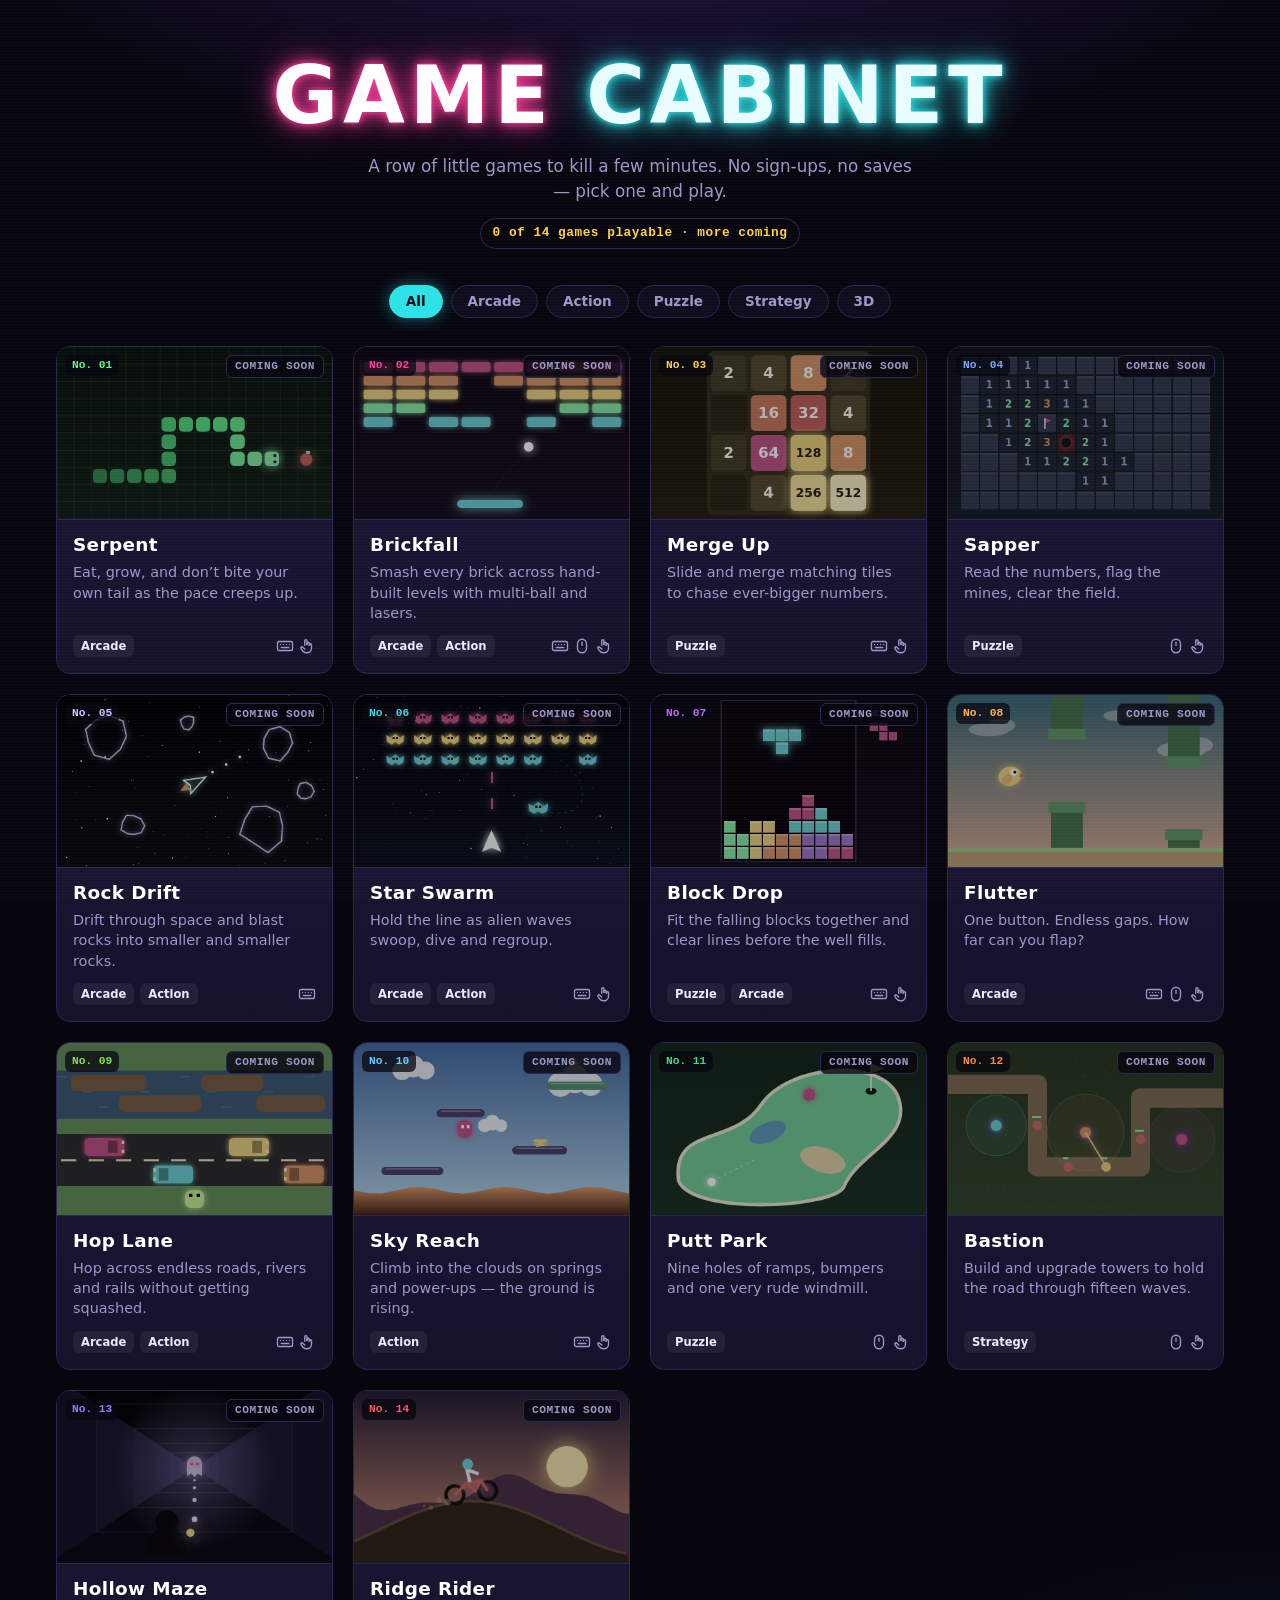
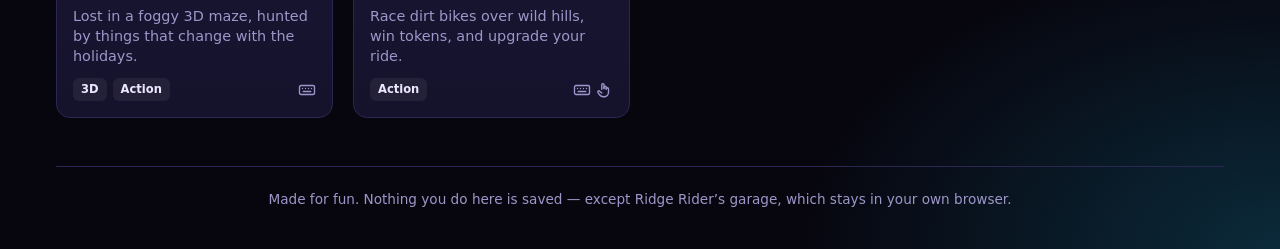
==== index.html @ c0204a3a "Inital add" ====
<!doctype html>
<html lang="en">
  <head>
    <meta charset="utf-8" />
    <meta name="viewport" content="width=device-width, initial-scale=1" />
    <meta name="description" content="A cabinet of small browser games. No sign-ups, no saves — just pick one and play." />
    <title>Game Cabinet</title>
    <link rel="icon" href="data:image/svg+xml,%3Csvg xmlns='http://www.w3.org/2000/svg' viewBox='0 0 32 32'%3E%3Crect x='6' y='2' width='20' height='28' rx='3' fill='%2315122c' stroke='%23ff3d9a' stroke-width='2'/%3E%3Crect x='10' y='6' width='12' height='9' rx='1' fill='%232de2e6'/%3E%3Ccircle cx='12' cy='21' r='2' fill='%23ffd23f'/%3E%3Ccircle cx='20' cy='21' r='2' fill='%23ff3d9a'/%3E%3C/svg%3E" />
    <link rel="stylesheet" href="shared/cabinet.css" />
  </head>
  <body class="cab">
    <div class="cab-wrap">
      <header class="cab-hero">
        <h1 class="cab-logo">Game <span>Cabinet</span></h1>
        <p class="cab-sub">A row of little games to kill a few minutes. No sign-ups, no saves — pick one and play.</p>
        <span class="cab-count" id="count"></span>
      </header>

      <nav class="cab-filters" id="filters" aria-label="Filter games by genre"></nav>

      <main class="cab-grid" id="grid" aria-label="Games"></main>

      <noscript><p class="cab-sub">The cabinet needs JavaScript turned on to run its games.</p></noscript>

      <footer class="cab-foot">
        Made for fun. Nothing you do here is saved — except Ridge Rider’s garage, which stays in your own browser.
      </footer>
    </div>
    <script type="module" src="shared/landing.js"></script>
  </body>
</html>
---- shared/cabinet.css ----
/* Game Cabinet — shared styles for the landing page and every game's shell. */

:root {
  color-scheme: dark;
  --bg: #07060f;
  --bg-2: #0e0c1d;
  --panel: #15122c;
  --panel-2: #1c1838;
  --line: #2b2652;
  --text: #ece9ff;
  --muted: #9d97c9;
  --pink: #ff3d9a;
  --cyan: #2de2e6;
  --yellow: #ffd23f;
  --green: #4dff88;
  --accent: var(--cyan);
  --radius: 14px;
  --font: system-ui, -apple-system, 'Segoe UI', Roboto, sans-serif;
  --font-display: 'Trebuchet MS', 'Segoe UI', system-ui, sans-serif;
  --mono: ui-monospace, 'Cascadia Mono', Consolas, monospace;
}

*,
*::before,
*::after {
  box-sizing: border-box;
}

html,
body {
  margin: 0;
}

body {
  background: var(--bg);
  color: var(--text);
  font: 16px/1.5 var(--font);
  -webkit-font-smoothing: antialiased;
}

a {
  color: inherit;
}

:focus-visible {
  outline: 2px solid var(--accent);
  outline-offset: 3px;
}

[hidden] {
  display: none !important;
}

/* ============================== Landing page ============================== */

.cab {
  min-height: 100vh;
  background:
    radial-gradient(1200px 600px at 50% -10%, #2a1650 0%, transparent 60%),
    radial-gradient(800px 500px at 100% 100%, #0b2a3a 0%, transparent 60%),
    var(--bg);
}

/* Faint CRT scanlines over the whole page. */
.cab::after {
  content: '';
  position: fixed;
  inset: 0;
  pointer-events: none;
  background: repeating-linear-gradient(to bottom, rgba(255, 255, 255, 0.025) 0 1px, transparent 1px 3px);
  z-index: 10;
}

.cab-wrap {
  max-width: 1200px;
  margin: 0 auto;
  padding: 0 16px;
}

.cab-hero {
  text-align: center;
  padding: 56px 0 28px;
}

.cab-logo {
  margin: 0;
  font: 900 clamp(2.4rem, 8vw, 5rem) / 1 var(--font-display);
  letter-spacing: 0.06em;
  text-transform: uppercase;
  color: #fff;
  text-shadow:
    0 0 6px var(--pink),
    0 0 18px var(--pink),
    0 0 42px rgba(255, 61, 154, 0.6);
  animation: flicker 6s infinite;
}

.cab-logo span {
  color: #e9fdff;
  text-shadow:
    0 0 6px var(--cyan),
    0 0 18px var(--cyan),
    0 0 42px rgba(45, 226, 230, 0.6);
}

@keyframes flicker {
  0%, 92%, 100% { opacity: 1; }
  93% { opacity: 0.7; }
  94% { opacity: 1; }
  96% { opacity: 0.82; }
}

.cab-sub {
  margin: 18px auto 0;
  max-width: 560px;
  color: var(--muted);
  font-size: 1.05rem;
}

.cab-count {
  display: inline-block;
  margin-top: 14px;
  padding: 4px 12px;
  border: 1px solid var(--line);
  border-radius: 999px;
  color: var(--yellow);
  font: 600 0.8rem/1.6 var(--mono);
  letter-spacing: 0.04em;
}

.cab-filters {
  display: flex;
  flex-wrap: wrap;
  justify-content: center;
  gap: 8px;
  padding: 8px 0 28px;
}

.chip {
  appearance: none;
  border: 1px solid var(--line);
  background: var(--bg-2);
  color: var(--muted);
  font: 600 0.85rem/1 var(--font);
  padding: 9px 16px;
  border-radius: 999px;
  cursor: pointer;
  transition: color 0.15s, border-color 0.15s, background 0.15s;
}

.chip:hover {
  color: var(--text);
  border-color: #4a4386;
}

.chip[aria-pressed='true'] {
  color: #0b0a16;
  background: var(--cyan);
  border-color: var(--cyan);
  box-shadow: 0 0 16px rgba(45, 226, 230, 0.45);
}

.cab-grid {
  display: grid;
  grid-template-columns: repeat(auto-fill, minmax(250px, 1fr));
  gap: 20px;
  padding-bottom: 48px;
}

.card {
  --card-accent: var(--cyan);
  position: relative;
  display: flex;
  flex-direction: column;
  text-decoration: none;
  background: linear-gradient(180deg, var(--panel-2), var(--panel));
  border: 1px solid var(--line);
  border-radius: var(--radius);
  overflow: hidden;
  transition: transform 0.18s ease, border-color 0.18s, box-shadow 0.18s;
}

a.card:hover,
a.card:focus-visible {
  transform: translateY(-4px);
  border-color: var(--card-accent);
  box-shadow:
    0 0 0 1px var(--card-accent),
    0 10px 30px -8px var(--card-accent);
}

.card-thumb {
  position: relative;
  aspect-ratio: 16 / 10;
  background: #000;
  border-bottom: 1px solid var(--line);
}

.card-thumb canvas {
  display: block;
  width: 100%;
  height: 100%;
}

.card-no {
  position: absolute;
  top: 8px;
  left: 8px;
  padding: 2px 7px;
  border-radius: 6px;
  background: rgba(7, 6, 15, 0.75);
  color: var(--card-accent);
  font: 700 0.7rem/1.5 var(--mono);
}

.card-badge {
  position: absolute;
  top: 8px;
  right: 8px;
  padding: 2px 8px;
  border-radius: 6px;
  font: 700 0.7rem/1.5 var(--mono);
  letter-spacing: 0.05em;
  text-transform: uppercase;
}

.card-badge.is-soon {
  background: rgba(7, 6, 15, 0.8);
  color: var(--muted);
  border: 1px solid var(--line);
}

.card-badge.is-live {
  background: var(--green);
  color: #06140c;
}

.card.is-soon .card-thumb canvas {
  filter: saturate(0.55) brightness(0.7);
}

.card-body {
  display: flex;
  flex-direction: column;
  gap: 6px;
  padding: 14px 16px 16px;
  flex: 1;
}

.card-title {
  margin: 0;
  font: 800 1.15rem/1.2 var(--font-display);
  letter-spacing: 0.02em;
  color: #fff;
}

.card-hook {
  margin: 0;
  color: var(--muted);
  font-size: 0.9rem;
  line-height: 1.4;
  flex: 1;
}

.card-meta {
  display: flex;
  flex-wrap: wrap;
  align-items: center;
  gap: 6px;
  margin-top: 6px;
}

.tag {
  padding: 2px 8px;
  border-radius: 6px;
  background: rgba(255, 255, 255, 0.06);
  color: var(--text);
  font: 600 0.72rem/1.6 var(--font);
}

.ctrls {
  margin-left: auto;
  display: flex;
  gap: 4px;
  color: var(--muted);
}

.ctrls svg {
  display: block;
}

.cab-foot {
  border-top: 1px solid var(--line);
  padding: 22px 0 40px;
  text-align: center;
  color: var(--muted);
  font-size: 0.85rem;
}

/* ============================== Game shell ============================== */

.gc-body {
  overflow: hidden;
  background: radial-gradient(900px 500px at 50% 0%, #1a1238 0%, transparent 70%), var(--bg);
}

.gc-app {
  display: flex;
  flex-direction: column;
  height: 100vh;
  height: 100dvh;
  background: inherit;
}

.gc-bar {
  display: flex;
  align-items: center;
  gap: 14px;
  min-height: 54px;
  padding: 6px 12px;
  background: rgba(14, 12, 29, 0.92);
  border-bottom: 1px solid var(--line);
}

.gc-back {
  display: inline-flex;
  align-items: center;
  gap: 4px;
  padding: 6px 10px 6px 6px;
  border-radius: 8px;
  color: var(--muted);
  text-decoration: none;
  font-weight: 600;
  font-size: 0.9rem;
}

.gc-back:hover {
  color: var(--text);
  background: rgba(255, 255, 255, 0.06);
}

.gc-title {
  margin: 0;
  font: 800 1.1rem/1 var(--font-display);
  letter-spacing: 0.04em;
  color: var(--accent);
  text-shadow: 0 0 12px color-mix(in srgb, var(--accent) 50%, transparent);
  white-space: nowrap;
}

.gc-score,
.gc-stat {
  display: flex;
  flex-direction: column;
  align-items: flex-start;
  line-height: 1.1;
}

.gc-score {
  margin-left: auto;
}

.gc-score span,
.gc-stat span {
  font-size: 0.65rem;
  text-transform: uppercase;
  letter-spacing: 0.08em;
  color: var(--muted);
}

.gc-score b,
.gc-stat b {
  font: 700 1.05rem/1.2 var(--mono);
  color: #fff;
  font-variant-numeric: tabular-nums;
}

.gc-stats {
  display: flex;
  gap: 14px;
}

.gc-tools {
  display: flex;
  gap: 2px;
}

.gc-icon-btn {
  display: grid;
  place-items: center;
  width: 38px;
  height: 38px;
  border: 0;
  border-radius: 8px;
  background: transparent;
  color: var(--muted);
  cursor: pointer;
}

.gc-icon-btn:hover:not(:disabled) {
  color: var(--text);
  background: rgba(255, 255, 255, 0.07);
}

.gc-icon-btn:disabled {
  opacity: 0.35;
  cursor: default;
}

.gc-stage {
  position: relative;
  flex: 1;
  min-height: 0;
  display: grid;
  place-items: center;
  padding: 12px;
}

.gc-frame {
  position: relative;
  border-radius: 6px;
  overflow: hidden;
  box-shadow:
    0 0 0 1px var(--line),
    0 0 40px -10px color-mix(in srgb, var(--accent) 45%, transparent);
  background: #000;
}

.gc-canvas {
  display: block;
  width: 100%;
  height: 100%;
}

.gc-overlay {
  position: absolute;
  inset: 0;
  display: grid;
  place-items: center;
  padding: 16px;
  background: rgba(5, 4, 12, 0.62);
  backdrop-filter: blur(3px);
  overflow: auto;
}

.gc-panel {
  width: min(420px, 100%);
  padding: 26px 24px 20px;
  border: 1px solid var(--line);
  border-radius: var(--radius);
  background: rgba(21, 18, 44, 0.95);
  text-align: center;
  box-shadow: 0 20px 60px -20px #000;
}

.gc-panel-title {
  margin: 0 0 6px;
  font: 900 clamp(1.5rem, 5vw, 2.2rem) / 1.1 var(--font-display);
  letter-spacing: 0.04em;
  text-transform: uppercase;
  color: var(--accent);
  text-shadow: 0 0 16px color-mix(in srgb, var(--accent) 55%, transparent);
}

.gc-panel-title.is-win {
  color: var(--yellow);
}

.gc-tagline {
  margin: 0 0 14px;
  color: var(--muted);
}

.gc-controls {
  display: grid;
  grid-template-columns: auto auto;
  gap: 6px 14px;
  align-items: center;
  width: fit-content;
  margin: 14px auto 6px;
  text-align: left;
  font-size: 0.9rem;
}

.gc-row {
  display: contents;
}

.gc-row kbd {
  justify-self: start;
  padding: 2px 8px;
  border: 1px solid #3d3672;
  border-bottom-width: 2px;
  border-radius: 6px;
  background: var(--bg-2);
  font: 600 0.78rem/1.6 var(--mono);
  color: var(--text);
}

.gc-results {
  display: flex;
  justify-content: center;
  gap: 28px;
  margin: 10px 0 4px;
}

.gc-results div {
  display: flex;
  flex-direction: column;
}

.gc-results span {
  font-size: 0.7rem;
  text-transform: uppercase;
  letter-spacing: 0.08em;
  color: var(--muted);
}

.gc-results b {
  font: 800 1.6rem/1.2 var(--mono);
}

.gc-actions {
  display: flex;
  flex-wrap: wrap;
  justify-content: center;
  gap: 10px;
  margin-top: 18px;
}

.gc-btn {
  appearance: none;
  display: inline-block;
  padding: 10px 20px;
  border: 1px solid var(--line);
  border-radius: 10px;
  background: var(--bg-2);
  color: var(--text);
  font: 700 0.95rem/1 var(--font);
  text-decoration: none;
  cursor: pointer;
}

.gc-btn:hover {
  border-color: #4a4386;
}

.gc-btn-primary {
  background: var(--accent);
  border-color: var(--accent);
  color: #08070f;
  box-shadow: 0 0 18px color-mix(in srgb, var(--accent) 50%, transparent);
}

.gc-btn-primary:hover {
  filter: brightness(1.1);
  border-color: var(--accent);
}

.gc-hint {
  margin: 12px 0 0;
  font-size: 0.78rem;
  color: var(--muted);
}

@media (max-width: 640px) {
  .gc-back span,
  .gc-title {
    display: none;
  }
  .gc-bar {
    gap: 10px;
  }
  .gc-stage {
    padding: 6px;
  }
  .gc-icon-btn {
    width: 34px;
  }
}

@media (prefers-reduced-motion: reduce) {
  .cab-logo {
    animation: none;
  }
  .card,
  .chip {
    transition: none;
  }
  a.card:hover,
  a.card:focus-visible {
    transform: none;
  }
}
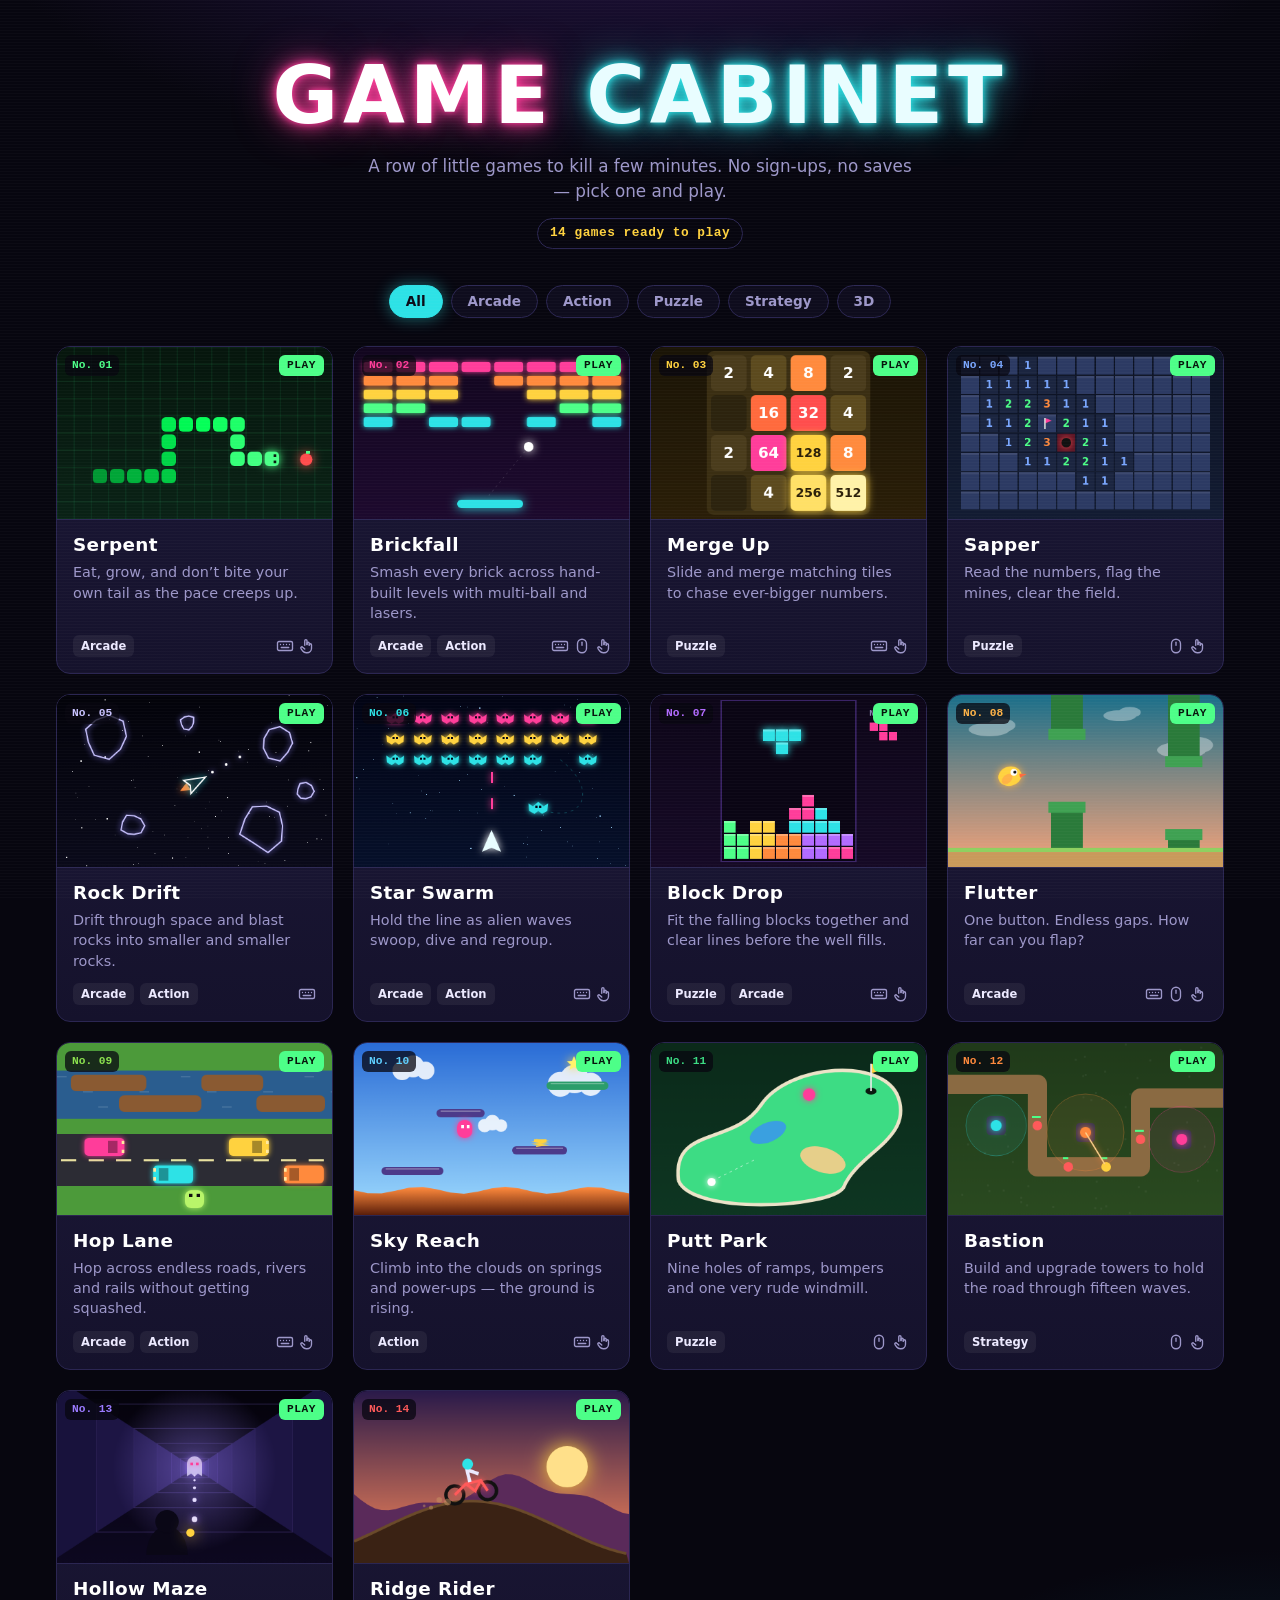
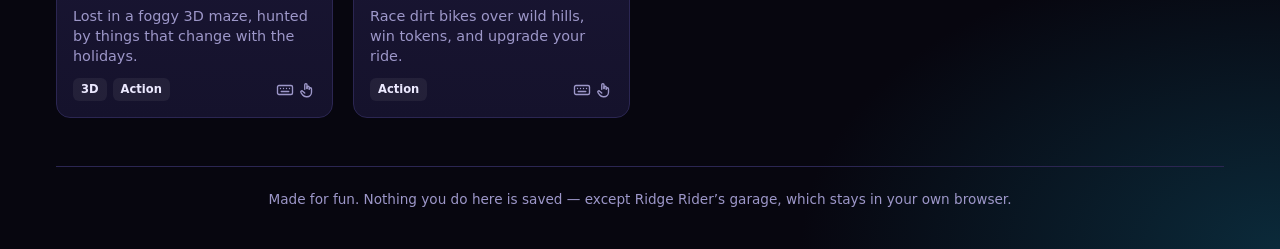
==== commit 383d65dd: "Fixed CORS issue" ====
--- a/index.html
+++ b/index.html
@@ -26,6 +26,7 @@
         Made for fun. Nothing you do here is saved — except Ridge Rider’s garage, which stays in your own browser.
       </footer>
     </div>
+    <script src="shared/file-notice.js"></script>
     <script type="module" src="shared/landing.js"></script>
   </body>
 </html>
--- a/shared/cabinet.css
+++ b/shared/cabinet.css
@@ -497,6 +497,54 @@
   color: var(--text);
 }
 
+.gc-options {
+  display: grid;
+  gap: 10px;
+  margin: 16px 0 4px;
+}
+
+.gc-option {
+  display: flex;
+  flex-direction: column;
+  align-items: center;
+  gap: 6px;
+}
+
+.gc-option-label {
+  font-size: 0.7rem;
+  text-transform: uppercase;
+  letter-spacing: 0.08em;
+  color: var(--muted);
+}
+
+.gc-seg {
+  display: inline-flex;
+  padding: 3px;
+  border: 1px solid var(--line);
+  border-radius: 10px;
+  background: var(--bg-2);
+}
+
+.gc-seg-btn {
+  appearance: none;
+  border: 0;
+  border-radius: 7px;
+  padding: 7px 14px;
+  background: transparent;
+  color: var(--muted);
+  font: 600 0.85rem/1 var(--font);
+  cursor: pointer;
+}
+
+.gc-seg-btn:hover {
+  color: var(--text);
+}
+
+.gc-seg-btn[aria-checked='true'] {
+  background: color-mix(in srgb, var(--accent) 22%, transparent);
+  color: var(--accent);
+}
+
 .gc-results {
   display: flex;
   justify-content: center;
